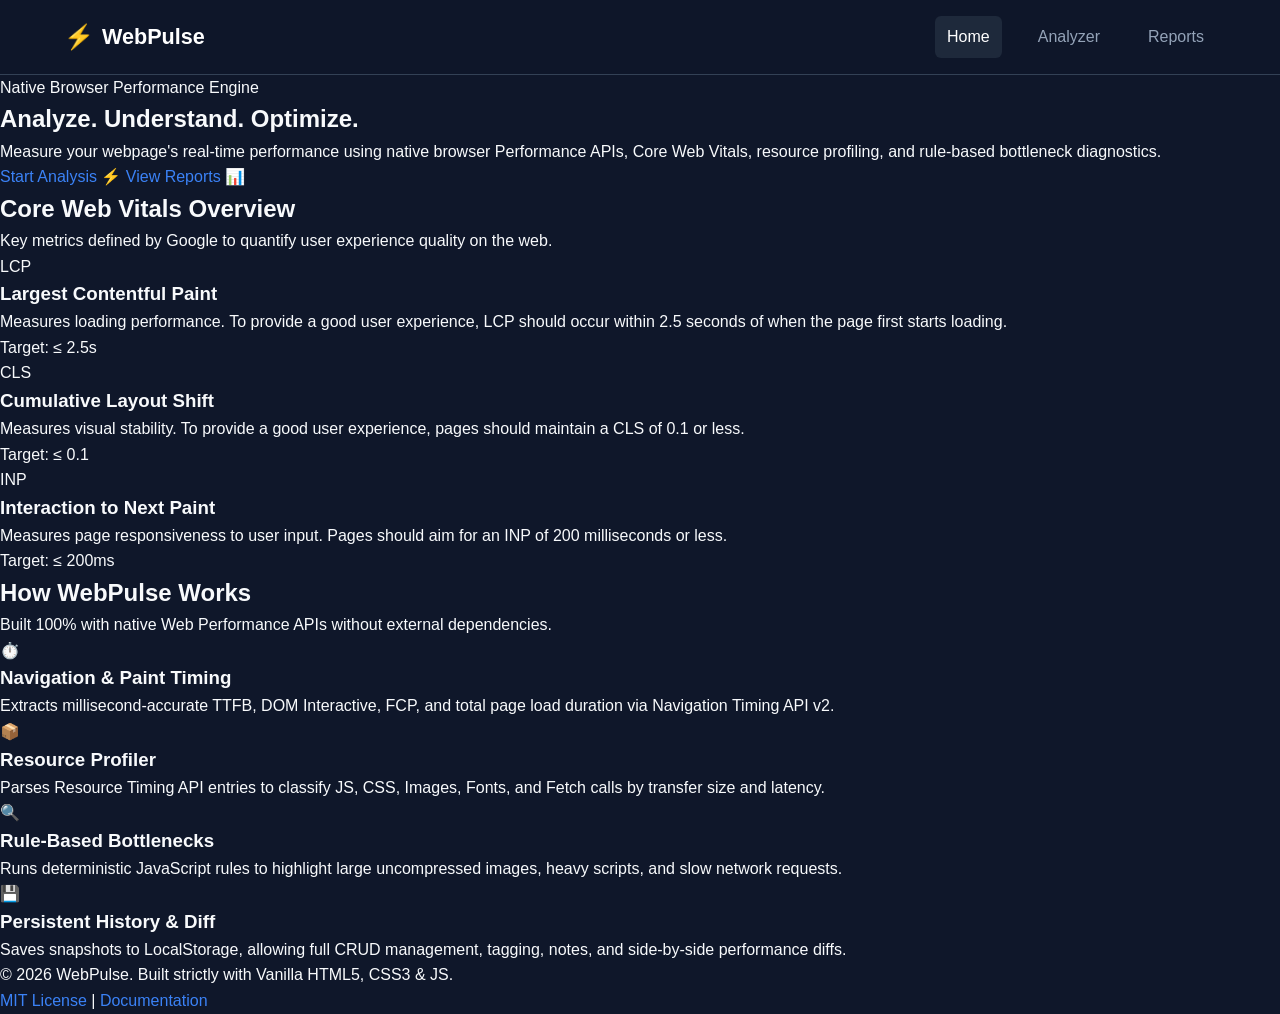
==== index.html @ 66ca7b2e "chore: initialize WebPulse project" ====
<!DOCTYPE html>
<html lang="en">
<head>
    <meta charset="UTF-8">
    <meta name="viewport" content="width=device-width, initial-scale=1.0">
    <meta name="description" content="WebPulse — Native browser performance analyzer to measure Core Web Vitals, loading metrics, and resource bottlenecks.">
    <title>WebPulse — Web Performance Analyzer</title>
    <!-- CSS Design System -->
    <link rel="stylesheet" href="css/style.css">
    <link rel="stylesheet" href="css/home.css">
</head>
<body>
    <!-- Main Header & Navigation -->
    <header class="app-header">
        <div class="header-container">
            <a href="index.html" class="brand-logo">
                <span class="logo-icon">⚡</span>
                <span class="logo-text">WebPulse</span>
            </a>
            <nav class="main-nav">
                <a href="index.html" class="nav-link active">Home</a>
                <a href="analyzer.html" class="nav-link">Analyzer</a>
                <a href="reports.html" class="nav-link">Reports</a>
            </nav>
            <button class="nav-toggle" id="navToggle" aria-label="Toggle navigation menu">
                <span class="hamburger-bar"></span>
                <span class="hamburger-bar"></span>
                <span class="hamburger-bar"></span>
            </button>
        </div>
    </header>

    <main id="mainContent">
        <!-- Hero Section -->
        <section class="hero-section">
            <div class="hero-container">
                <div class="badge-pill">Native Browser Performance Engine</div>
                <h1 class="hero-title">Analyze. Understand. Optimize.</h1>
                <p class="hero-subtitle">
                    Measure your webpage's real-time performance using native browser Performance APIs, 
                    Core Web Vitals, resource profiling, and rule-based bottleneck diagnostics.
                </p>
                <div class="hero-actions">
                    <a href="analyzer.html" class="btn btn-primary">Start Analysis ⚡</a>
                    <a href="reports.html" class="btn btn-secondary">View Reports 📊</a>
                </div>
            </div>
        </section>

        <!-- Core Web Vitals Intro Section -->
        <section class="cwv-intro-section">
            <div class="section-container">
                <div class="section-header">
                    <h2>Core Web Vitals Overview</h2>
                    <p>Key metrics defined by Google to quantify user experience quality on the web.</p>
                </div>
                <div class="cwv-cards-grid">
                    <article class="cwv-card">
                        <div class="cwv-badge">LCP</div>
                        <h3>Largest Contentful Paint</h3>
                        <p class="cwv-desc">Measures loading performance. To provide a good user experience, LCP should occur within 2.5 seconds of when the page first starts loading.</p>
                        <div class="cwv-target">Target: <span>≤ 2.5s</span></div>
                    </article>
                    <article class="cwv-card">
                        <div class="cwv-badge">CLS</div>
                        <h3>Cumulative Layout Shift</h3>
                        <p class="cwv-desc">Measures visual stability. To provide a good user experience, pages should maintain a CLS of 0.1 or less.</p>
                        <div class="cwv-target">Target: <span>≤ 0.1</span></div>
                    </article>
                    <article class="cwv-card">
                        <div class="cwv-badge">INP</div>
                        <h3>Interaction to Next Paint</h3>
                        <p class="cwv-desc">Measures page responsiveness to user input. Pages should aim for an INP of 200 milliseconds or less.</p>
                        <div class="cwv-target">Target: <span>≤ 200ms</span></div>
                    </article>
                </div>
            </div>
        </section>

        <!-- How It Works & APIs Section -->
        <section class="features-section">
            <div class="section-container">
                <div class="section-header">
                    <h2>How WebPulse Works</h2>
                    <p>Built 100% with native Web Performance APIs without external dependencies.</p>
                </div>
                <div class="features-grid">
                    <div class="feature-card">
                        <div class="feature-icon">⏱️</div>
                        <h3>Navigation & Paint Timing</h3>
                        <p>Extracts millisecond-accurate TTFB, DOM Interactive, FCP, and total page load duration via Navigation Timing API v2.</p>
                    </div>
                    <div class="feature-card">
                        <div class="feature-icon">📦</div>
                        <h3>Resource Profiler</h3>
                        <p>Parses Resource Timing API entries to classify JS, CSS, Images, Fonts, and Fetch calls by transfer size and latency.</p>
                    </div>
                    <div class="feature-card">
                        <div class="feature-icon">🔍</div>
                        <h3>Rule-Based Bottlenecks</h3>
                        <p>Runs deterministic JavaScript rules to highlight large uncompressed images, heavy scripts, and slow network requests.</p>
                    </div>
                    <div class="feature-card">
                        <div class="feature-icon">💾</div>
                        <h3>Persistent History & Diff</h3>
                        <p>Saves snapshots to LocalStorage, allowing full CRUD management, tagging, notes, and side-by-side performance diffs.</p>
                    </div>
                </div>
            </div>
        </section>
    </main>

    <!-- Footer -->
    <footer class="app-footer">
        <div class="footer-container">
            <p>&copy; 2026 WebPulse. Built strictly with Vanilla HTML5, CSS3 &amp; JS.</p>
            <p><a href="LICENSE" target="_blank">MIT License</a> | <a href="README.md" target="_blank">Documentation</a></p>
        </div>
    </footer>

    <!-- Shared Application Logic -->
    <script src="js/main.js"></script>
</body>
</html>
---- css/style.css ----
/* WebPulse Core Design System - Tokens & Base Styles */
:root {
    --bg-dark: #0f172a;
    --bg-card: #1e293b;
    --bg-card-hover: #334155;
    --border-color: #334155;
    
    --text-main: #f8fafc;
    --text-muted: #94a3b8;
    --text-bright: #ffffff;
    
    --primary: #3b82f6;
    --primary-hover: #2563eb;
    --accent: #8b5cf6;
    
    --good: #22c55e;
    --good-bg: rgba(34, 197, 94, 0.15);
    --needs-improvement: #eab308;
    --needs-improvement-bg: rgba(234, 179, 8, 0.15);
    --poor: #ef4444;
    --poor-bg: rgba(239, 68, 68, 0.15);
    
    --radius-sm: 6px;
    --radius-md: 12px;
    --radius-lg: 16px;
    
    --font-family: 'Inter', -apple-system, BlinkMacSystemFont, "Segoe UI", Roboto, sans-serif;
    --shadow-md: 0 4px 6px -1px rgba(0, 0, 0, 0.3), 0 2px 4px -1px rgba(0, 0, 0, 0.18);
}

* {
    box-sizing: border-box;
    margin: 0;
    padding: 0;
}

body {
    background-color: var(--bg-dark);
    color: var(--text-main);
    font-family: var(--font-family);
    line-height: 1.6;
    min-height: 100vh;
    display: flex;
    flex-direction: column;
}

a {
    color: var(--primary);
    text-decoration: none;
    transition: color 0.2s ease;
}

a:hover {
    color: #60a5fa;
}

/* Base Layout Container */
.app-header {
    background: rgba(15, 23, 42, 0.85);
    backdrop-filter: blur(12px);
    border-bottom: 1px solid var(--border-color);
    position: sticky;
    top: 0;
    z-index: 100;
}

.header-container {
    max-width: 1200px;
    margin: 0 auto;
    padding: 1rem 1.5rem;
    display: flex;
    align-items: center;
    justify-content: space-between;
}

.brand-logo {
    display: flex;
    align-items: center;
    gap: 0.5rem;
    font-size: 1.35rem;
    font-weight: 700;
    color: var(--text-bright);
}

.logo-icon {
    font-size: 1.5rem;
}

.main-nav {
    display: flex;
    align-items: center;
    gap: 1.5rem;
}

.nav-link {
    color: var(--text-muted);
    font-weight: 500;
    padding: 0.5rem 0.75rem;
    border-radius: var(--radius-sm);
    transition: all 0.2s ease;
}

.nav-link:hover, .nav-link.active {
    color: var(--text-bright);
    background: var(--bg-card);
}

.nav-toggle {
    display: none;
    background: transparent;
    border: none;
    cursor: pointer;
    flex-direction: column;
    gap: 5px;
}

.hamburger-bar {
    width: 24px;
    height: 2px;
    background-color: var(--text-main);
    border-radius: 2px;
}

@media (max-width: 768px) {
    .nav-toggle {
        display: flex;
    }
    
    .main-nav {
        display: none;
        position: absolute;
        top: 100%;
        left: 0;
        right: 0;
        background: var(--bg-card);
        flex-direction: column;
        padding: 1rem;
        border-bottom: 1px solid var(--border-color);
    }
    
    .main-nav.open {
        display: flex;
    }
}
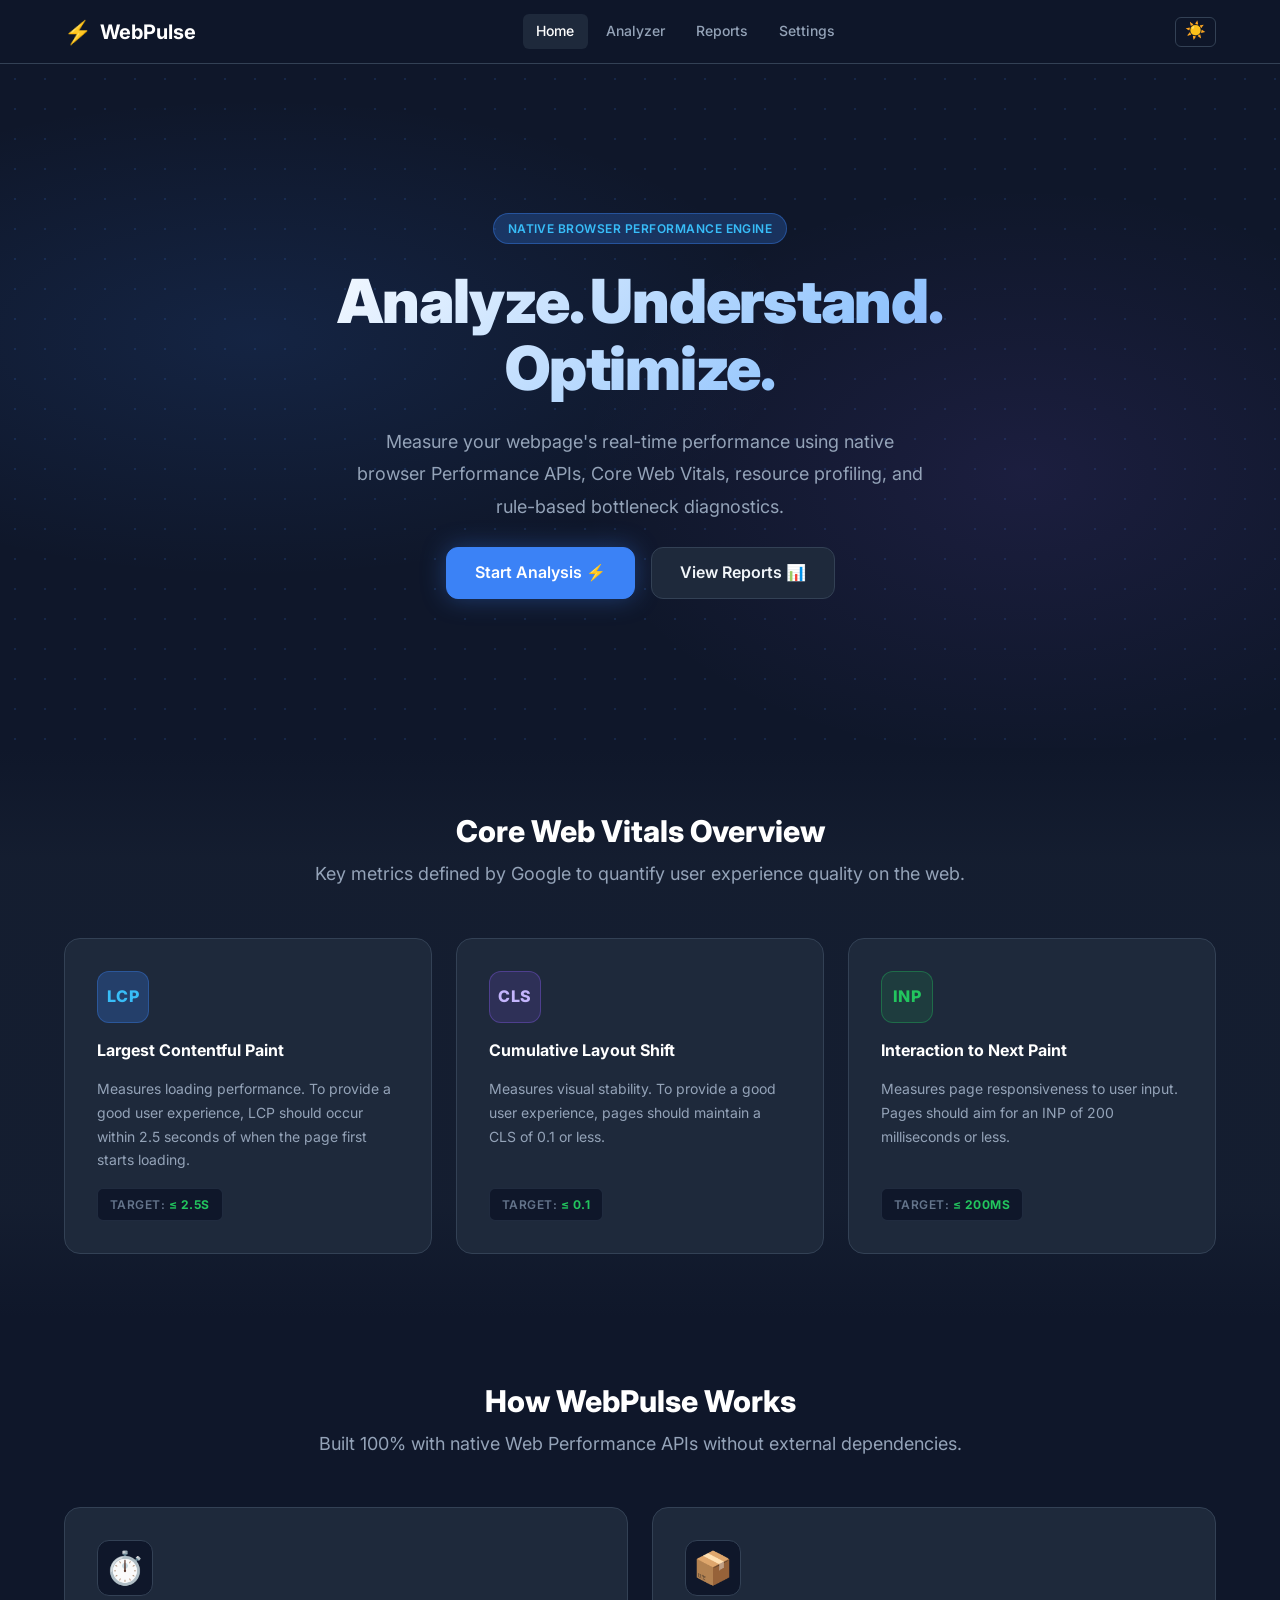
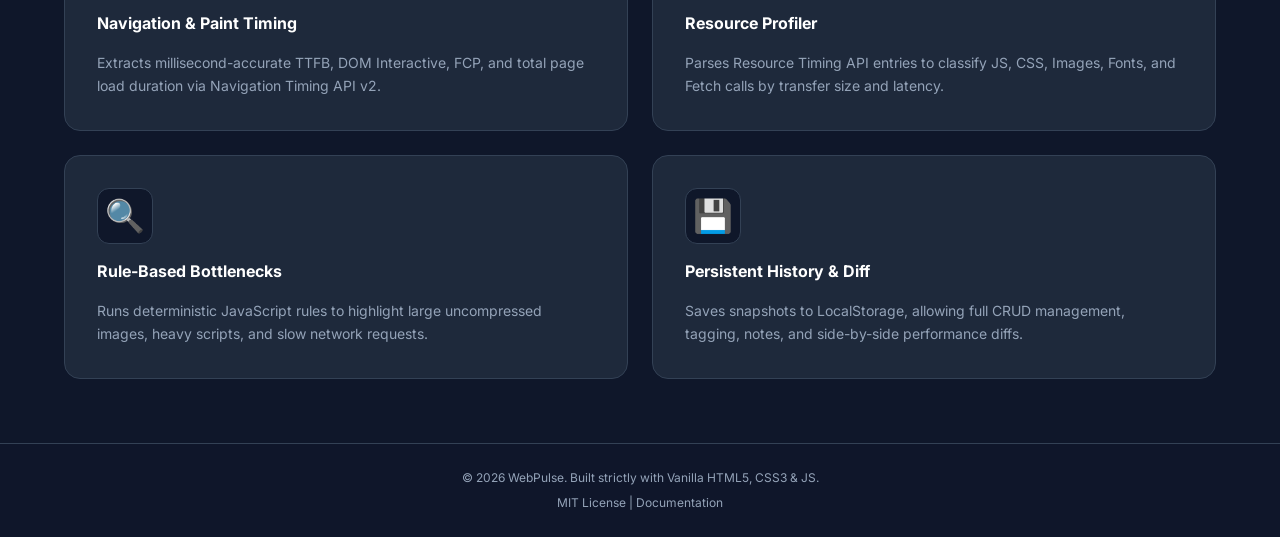
==== commit a719e31b: "feat: Day 5 — add Settings & Preferences (theme toggle, time units, custom metric thresholds, scorin" ====
--- a/index.html
+++ b/index.html
@@ -119,6 +119,7 @@
     </footer>
 
     <!-- Shared Application Logic -->
+    <script src="js/settings.js"></script>
     <script src="js/main.js"></script>
 </body>
 </html>
--- a/css/style.css
+++ b/css/style.css
@@ -1,73 +1,252 @@
-/* WebPulse Core Design System - Tokens & Base Styles */
+/* Inter from Google Fonts */
+@import url('https://fonts.googleapis.com/css2?family=Inter:wght@400;500;600;700;800&display=swap');
+
+/* ─── Design Tokens ─────────────────────────────────────── */
 :root {
-    --bg-dark: #0f172a;
-    --bg-card: #1e293b;
-    --bg-card-hover: #334155;
-    --border-color: #334155;
-    
-    --text-main: #f8fafc;
-    --text-muted: #94a3b8;
-    --text-bright: #ffffff;
-    
-    --primary: #3b82f6;
-    --primary-hover: #2563eb;
-    --accent: #8b5cf6;
-    
-    --good: #22c55e;
-    --good-bg: rgba(34, 197, 94, 0.15);
-    --needs-improvement: #eab308;
-    --needs-improvement-bg: rgba(234, 179, 8, 0.15);
-    --poor: #ef4444;
-    --poor-bg: rgba(239, 68, 68, 0.15);
-    
-    --radius-sm: 6px;
-    --radius-md: 12px;
-    --radius-lg: 16px;
-    
-    --font-family: 'Inter', -apple-system, BlinkMacSystemFont, "Segoe UI", Roboto, sans-serif;
-    --shadow-md: 0 4px 6px -1px rgba(0, 0, 0, 0.3), 0 2px 4px -1px rgba(0, 0, 0, 0.18);
-}
-
-* {
+    /* Colors */
+    --bg-dark:                #0f172a;
+    --bg-card:                #1e293b;
+    --bg-card-hover:          #263348;
+    --border-color:           #334155;
+    --border-subtle:          rgba(51, 65, 85, 0.5);
+
+    --text-main:              #f1f5f9;
+    --text-muted:             #94a3b8;
+    --text-bright:            #ffffff;
+    --text-dimmed:            #64748b;
+
+    --primary:                #3b82f6;
+    --primary-hover:          #2563eb;
+    --primary-glow:           rgba(59, 130, 246, 0.25);
+    --accent:                 #8b5cf6;
+    --accent-hover:           #7c3aed;
+
+    /* Semantic status colors */
+    --good:                   #22c55e;
+    --good-bg:                rgba(34, 197, 94, 0.12);
+    --needs-improvement:      #eab308;
+    --needs-improvement-bg:   rgba(234, 179, 8, 0.12);
+    --poor:                   #ef4444;
+    --poor-bg:                rgba(239, 68, 68, 0.12);
+
+    --danger:                 #ef4444;
+    --danger-hover:           #dc2626;
+    --info:                   #38bdf8;
+    --info-bg:                rgba(56, 189, 248, 0.1);
+
+    /* Spacing */
+    --space-xs:   0.25rem;
+    --space-sm:   0.5rem;
+    --space-md:   1rem;
+    --space-lg:   1.5rem;
+    --space-xl:   2rem;
+    --space-2xl:  3rem;
+    --space-3xl:  4rem;
+
+    /* Border Radius */
+    --radius-xs:  4px;
+    --radius-sm:  6px;
+    --radius-md:  12px;
+    --radius-lg:  16px;
+    --radius-xl:  24px;
+    --radius-full: 9999px;
+
+    /* Typography */
+    --font-family: 'Inter', -apple-system, BlinkMacSystemFont, 'Segoe UI', Roboto, sans-serif;
+    --font-xs:    0.75rem;
+    --font-sm:    0.875rem;
+    --font-base:  1rem;
+    --font-md:    1.125rem;
+    --font-lg:    1.25rem;
+    --font-xl:    1.5rem;
+    --font-2xl:   1.875rem;
+    --font-3xl:   2.25rem;
+    --font-4xl:   3rem;
+
+    /* Shadows */
+    --shadow-sm:  0 1px 3px rgba(0, 0, 0, 0.3);
+    --shadow-md:  0 4px 12px rgba(0, 0, 0, 0.35);
+    --shadow-lg:  0 10px 30px rgba(0, 0, 0, 0.4);
+    --shadow-glow: 0 0 20px var(--primary-glow);
+
+    /* Transitions */
+    --transition-fast:   0.15s ease;
+    --transition-base:   0.2s ease;
+    --transition-slow:   0.35s ease;
+}
+
+/* ─── Light Theme Overrides ──────────────────────────────── */
+[data-theme="light"] {
+    /* Backgrounds */
+    --bg-dark:                #f1f5f9;
+    --bg-card:                #ffffff;
+    --bg-card-hover:          #f8fafc;
+
+    /* Borders */
+    --border-color:           #cbd5e1;
+    --border-subtle:          rgba(203, 213, 225, 0.6);
+
+    /* Text */
+    --text-main:              #0f172a;
+    --text-muted:             #475569;
+    --text-bright:            #0f172a;
+    --text-dimmed:            #94a3b8;
+
+    /* Shadows */
+    --shadow-sm:  0 1px 3px rgba(0, 0, 0, 0.08);
+    --shadow-md:  0 4px 12px rgba(0, 0, 0, 0.1);
+    --shadow-lg:  0 10px 30px rgba(0, 0, 0, 0.12);
+}
+
+[data-theme="light"] .app-header {
+    background: rgba(241, 245, 249, 0.9);
+    border-bottom-color: var(--border-color);
+}
+
+[data-theme="light"] .brand-logo { color: var(--text-bright); }
+
+[data-theme="light"] .main-nav {
+    background: var(--bg-card);
+}
+
+[data-theme="light"] .nav-link:hover,
+[data-theme="light"] .nav-link.active {
+    background: var(--bg-dark);
+    color: var(--text-bright);
+}
+
+[data-theme="light"] .app-footer {
+    background: rgba(241, 245, 249, 0.7);
+    border-top-color: var(--border-color);
+}
+
+[data-theme="light"] .card {
+    box-shadow: var(--shadow-sm);
+}
+
+[data-theme="light"] .form-control,
+[data-theme="light"] .form-select {
+    background: #fff;
+    color: var(--text-main);
+    border-color: var(--border-color);
+}
+
+[data-theme="light"] .btn-secondary {
+    background: #fff;
+    color: var(--text-main);
+    border-color: var(--border-color);
+}
+
+[data-theme="light"] .btn-secondary:hover:not(:disabled) {
+    background: var(--bg-dark);
+}
+
+[data-theme="light"] .data-table thead {
+    background: var(--bg-dark);
+}
+
+[data-theme="light"] .data-table tbody tr:hover {
+    background: rgba(241, 245, 249, 0.8);
+}
+
+[data-theme="light"] .status-badge {
+    background: #fff;
+    border-color: var(--border-color);
+}
+
+[data-theme="light"] .info-banner {
+    background: rgba(56, 189, 248, 0.07);
+}
+
+/* ─── No Animations Utility ──────────────────────────────── */
+.no-animations *,
+.no-animations *::before,
+.no-animations *::after {
+    animation-duration: 0.001ms !important;
+    animation-delay: 0.001ms !important;
+    transition-duration: 0.001ms !important;
+}
+
+/* ─── Reset ─────────────────────────────────────────────── */
+*, *::before, *::after {
     box-sizing: border-box;
     margin: 0;
     padding: 0;
 }
+
+/* ─── Base ───────────────────────────────────────────────── */
+html { scroll-behavior: smooth; }
 
 body {
     background-color: var(--bg-dark);
     color: var(--text-main);
     font-family: var(--font-family);
+    font-size: var(--font-base);
     line-height: 1.6;
     min-height: 100vh;
     display: flex;
     flex-direction: column;
-}
+    -webkit-font-smoothing: antialiased;
+}
+
+main { flex: 1; }
 
 a {
     color: var(--primary);
     text-decoration: none;
-    transition: color 0.2s ease;
-}
-
-a:hover {
-    color: #60a5fa;
-}
-
-/* Base Layout Container */
+    transition: color var(--transition-base);
+}
+a:hover { color: #60a5fa; }
+
+img { max-width: 100%; display: block; }
+
+/* ─── Typography ─────────────────────────────────────────── */
+h1 { font-size: var(--font-2xl); font-weight: 800; line-height: 1.2; }
+h2 { font-size: var(--font-xl);  font-weight: 700; line-height: 1.3; }
+h3 { font-size: var(--font-lg);  font-weight: 600; line-height: 1.4; }
+h4 { font-size: var(--font-md);  font-weight: 600; }
+
+p   { color: var(--text-muted); line-height: 1.7; }
+
+/* ─── Keyframe Animations ────────────────────────────────── */
+@keyframes fadeIn {
+    from { opacity: 0; }
+    to   { opacity: 1; }
+}
+
+@keyframes slideUp {
+    from { opacity: 0; transform: translateY(20px); }
+    to   { opacity: 1; transform: translateY(0); }
+}
+
+/* Pulsing glow used on score circle and status indicators */
+@keyframes pulseGlow {
+    0%, 100% { box-shadow: 0 0 12px var(--primary-glow); }
+    50%       { box-shadow: 0 0 28px var(--primary-glow), 0 0 8px var(--primary); }
+}
+
+@keyframes spin {
+    to { transform: rotate(360deg); }
+}
+
+.animate-fade-in  { animation: fadeIn  0.4s ease both; }
+.animate-slide-up { animation: slideUp 0.5s ease both; }
+
+/* ─── Header / Navigation ────────────────────────────────── */
 .app-header {
-    background: rgba(15, 23, 42, 0.85);
-    backdrop-filter: blur(12px);
+    background: rgba(15, 23, 42, 0.88);
+    backdrop-filter: blur(14px);
+    -webkit-backdrop-filter: blur(14px);
     border-bottom: 1px solid var(--border-color);
     position: sticky;
     top: 0;
-    z-index: 100;
+    z-index: 200;
 }
 
 .header-container {
     max-width: 1200px;
     margin: 0 auto;
-    padding: 1rem 1.5rem;
+    padding: 0.85rem var(--space-lg);
     display: flex;
     align-items: center;
     justify-content: space-between;
@@ -76,35 +255,36 @@
 .brand-logo {
     display: flex;
     align-items: center;
-    gap: 0.5rem;
-    font-size: 1.35rem;
+    gap: var(--space-sm);
+    font-size: var(--font-lg);
     font-weight: 700;
     color: var(--text-bright);
 }
-
-.logo-icon {
-    font-size: 1.5rem;
-}
+.brand-logo:hover { color: var(--text-bright); }
+
+.logo-icon { font-size: 1.4rem; }
 
 .main-nav {
     display: flex;
     align-items: center;
-    gap: 1.5rem;
+    gap: var(--space-xs);
 }
 
 .nav-link {
     color: var(--text-muted);
+    font-size: var(--font-sm);
     font-weight: 500;
-    padding: 0.5rem 0.75rem;
+    padding: 0.4rem 0.85rem;
     border-radius: var(--radius-sm);
-    transition: all 0.2s ease;
-}
-
-.nav-link:hover, .nav-link.active {
+    transition: all var(--transition-base);
+}
+.nav-link:hover,
+.nav-link.active {
     color: var(--text-bright);
     background: var(--bg-card);
 }
 
+/* Hamburger — hidden on desktop */
 .nav-toggle {
     display: none;
     background: transparent;
@@ -112,20 +292,381 @@
     cursor: pointer;
     flex-direction: column;
     gap: 5px;
+    padding: 4px;
 }
 
 .hamburger-bar {
-    width: 24px;
+    width: 22px;
     height: 2px;
     background-color: var(--text-main);
     border-radius: 2px;
-}
-
+    transition: background var(--transition-base);
+}
+
+/* Theme toggle quick-button in header */
+.theme-toggle-btn {
+    background: transparent;
+    border: 1px solid var(--border-color);
+    border-radius: var(--radius-sm);
+    cursor: pointer;
+    font-size: 1.05rem;
+    line-height: 1;
+    padding: 0.35rem 0.55rem;
+    transition: all var(--transition-base);
+    color: var(--text-muted);
+    display: flex;
+    align-items: center;
+    justify-content: center;
+}
+
+.theme-toggle-btn:hover {
+    background: var(--bg-card);
+    border-color: #475569;
+    color: var(--text-main);
+}
+
+/* ─── Buttons ────────────────────────────────────────────── */
+.btn {
+    display: inline-flex;
+    align-items: center;
+    gap: var(--space-sm);
+    padding: 0.55rem 1.2rem;
+    border-radius: var(--radius-sm);
+    font-family: var(--font-family);
+    font-size: var(--font-sm);
+    font-weight: 600;
+    border: 1px solid transparent;
+    cursor: pointer;
+    transition: all var(--transition-base);
+    white-space: nowrap;
+    text-decoration: none;
+}
+.btn:disabled {
+    opacity: 0.45;
+    cursor: not-allowed;
+}
+
+.btn-primary {
+    background: var(--primary);
+    color: #fff;
+    border-color: var(--primary);
+}
+.btn-primary:hover:not(:disabled) {
+    background: var(--primary-hover);
+    border-color: var(--primary-hover);
+    box-shadow: var(--shadow-glow);
+    color: #fff;
+}
+
+.btn-secondary {
+    background: var(--bg-card);
+    color: var(--text-main);
+    border-color: var(--border-color);
+}
+.btn-secondary:hover:not(:disabled) {
+    background: var(--bg-card-hover);
+    border-color: #475569;
+    color: var(--text-bright);
+}
+
+.btn-danger {
+    background: transparent;
+    color: var(--danger);
+    border-color: var(--danger);
+}
+.btn-danger:hover:not(:disabled) {
+    background: var(--poor-bg);
+    color: #fca5a5;
+}
+
+.btn-icon { font-size: 1rem; line-height: 1; }
+
+.btn-sm {
+    padding: 0.35rem 0.75rem;
+    font-size: var(--font-xs);
+    gap: 0.3rem;
+}
+.btn-sm .btn-icon { font-size: 0.85rem; }
+
+/* Export button group (shown after analysis / in toolbar) */
+.export-btn-group {
+    display: flex;
+    gap: 0.35rem;
+    align-items: center;
+    flex-wrap: wrap;
+}
+
+/* ─── Cards ──────────────────────────────────────────────── */
+.card {
+    background: var(--bg-card);
+    border: 1px solid var(--border-color);
+    border-radius: var(--radius-lg);
+    padding: var(--space-xl);
+    transition: border-color var(--transition-base), box-shadow var(--transition-base);
+}
+.card:hover {
+    border-color: #475569;
+    box-shadow: var(--shadow-md);
+}
+
+.card h2 {
+    font-size: var(--font-lg);
+    font-weight: 700;
+    margin-bottom: var(--space-lg);
+    color: var(--text-bright);
+}
+
+.card-header-flex {
+    display: flex;
+    align-items: center;
+    justify-content: space-between;
+    margin-bottom: var(--space-lg);
+    flex-wrap: wrap;
+    gap: var(--space-sm);
+}
+.card-header-flex h2 { margin-bottom: 0; }
+
+/* ─── Badges ─────────────────────────────────────────────── */
+.badge-pill {
+    display: inline-block;
+    background: var(--primary-glow);
+    border: 1px solid rgba(59, 130, 246, 0.4);
+    color: var(--info);
+    font-size: var(--font-xs);
+    font-weight: 600;
+    letter-spacing: 0.04em;
+    text-transform: uppercase;
+    padding: 0.3rem 0.85rem;
+    border-radius: var(--radius-full);
+}
+
+.status-badge {
+    display: inline-block;
+    background: var(--bg-dark);
+    border: 1px solid var(--border-color);
+    color: var(--text-muted);
+    font-size: var(--font-xs);
+    font-weight: 600;
+    padding: 0.25rem 0.65rem;
+    border-radius: var(--radius-full);
+}
+.status-badge.running {
+    color: var(--needs-improvement);
+    border-color: var(--needs-improvement);
+}
+.status-badge.done {
+    color: var(--good);
+    border-color: var(--good);
+}
+
+/* ─── Form Elements ──────────────────────────────────────── */
+.form-control,
+.form-select {
+    background: var(--bg-dark);
+    border: 1px solid var(--border-color);
+    border-radius: var(--radius-sm);
+    color: var(--text-main);
+    font-family: var(--font-family);
+    font-size: var(--font-sm);
+    padding: 0.5rem 0.85rem;
+    width: 100%;
+    transition: border-color var(--transition-base), box-shadow var(--transition-base);
+    outline: none;
+}
+.form-control:focus,
+.form-select:focus {
+    border-color: var(--primary);
+    box-shadow: 0 0 0 3px var(--primary-glow);
+}
+.form-select {
+    appearance: none;
+    background-image: url("data:image/svg+xml,%3Csvg xmlns='http://www.w3.org/2000/svg' viewBox='0 0 16 16' fill='%2394a3b8'%3E%3Cpath d='M4 6l4 4 4-4'/%3E%3C/svg%3E");
+    background-repeat: no-repeat;
+    background-position: right 0.6rem center;
+    background-size: 14px;
+    padding-right: 2rem;
+    cursor: pointer;
+}
+
+/* ─── Tables ─────────────────────────────────────────────── */
+.table-responsive {
+    overflow-x: auto;
+    border-radius: var(--radius-md);
+    border: 1px solid var(--border-color);
+}
+
+.data-table {
+    width: 100%;
+    border-collapse: collapse;
+    font-size: var(--font-sm);
+}
+
+.data-table thead {
+    background: var(--bg-dark);
+    border-bottom: 1px solid var(--border-color);
+}
+
+.data-table th {
+    padding: 0.75rem 1rem;
+    text-align: left;
+    font-size: var(--font-xs);
+    font-weight: 600;
+    text-transform: uppercase;
+    letter-spacing: 0.06em;
+    color: var(--text-dimmed);
+    white-space: nowrap;
+}
+
+.data-table td {
+    padding: 0.75rem 1rem;
+    border-bottom: 1px solid var(--border-subtle);
+    color: var(--text-main);
+    vertical-align: middle;
+}
+
+.data-table tbody tr:last-child td { border-bottom: none; }
+
+.data-table tbody tr:hover { background: rgba(30, 41, 59, 0.6); }
+
+.empty-table {
+    text-align: center;
+    padding: var(--space-3xl) var(--space-xl) !important;
+    color: var(--text-muted);
+}
+
+.empty-state {
+    text-align: center;
+    padding: var(--space-2xl);
+    color: var(--text-dimmed);
+    font-size: var(--font-sm);
+}
+.empty-state p { margin-bottom: var(--space-md); }
+
+/* ─── Info Banner ────────────────────────────────────────── */
+.info-banner {
+    display: flex;
+    align-items: flex-start;
+    gap: var(--space-md);
+    background: var(--info-bg);
+    border: 1px solid rgba(56, 189, 248, 0.25);
+    border-radius: var(--radius-md);
+    padding: var(--space-md) var(--space-lg);
+    margin-bottom: var(--space-xl);
+    font-size: var(--font-sm);
+    color: var(--text-muted);
+    line-height: 1.6;
+}
+.info-icon { font-size: 1.1rem; flex-shrink: 0; margin-top: 1px; }
+.info-text strong { color: var(--info); }
+
+/* ─── Toolbar ────────────────────────────────────────────── */
+.toolbar-section {
+    display: flex;
+    align-items: center;
+    justify-content: space-between;
+    flex-wrap: wrap;
+    gap: var(--space-md);
+    margin-bottom: var(--space-xl);
+}
+
+.toolbar-left {
+    display: flex;
+    align-items: center;
+    gap: var(--space-md);
+    flex-wrap: wrap;
+}
+.toolbar-left h1 {
+    font-size: var(--font-xl);
+    font-weight: 800;
+    color: var(--text-bright);
+}
+
+.toolbar-actions {
+    display: flex;
+    align-items: center;
+    gap: var(--space-sm);
+    flex-wrap: wrap;
+}
+
+/* ─── Footer ─────────────────────────────────────────────── */
+.app-footer {
+    margin-top: auto;
+    border-top: 1px solid var(--border-color);
+    background: rgba(15, 23, 42, 0.6);
+}
+
+.footer-container {
+    max-width: 1200px;
+    margin: 0 auto;
+    padding: var(--space-lg) var(--space-lg);
+    text-align: center;
+    font-size: var(--font-xs);
+    color: var(--text-dimmed);
+    display: flex;
+    flex-direction: column;
+    gap: var(--space-xs);
+}
+.footer-container a { color: var(--text-muted); }
+.footer-container a:hover { color: var(--text-main); }
+
+/* ─── Dashboard Layout ───────────────────────────────────── */
+.dashboard-main,
+.reports-main {
+    padding: var(--space-xl) var(--space-lg);
+}
+
+.dashboard-container,
+.reports-container {
+    max-width: 1200px;
+    margin: 0 auto;
+}
+
+/* ─── Grid Utilities ─────────────────────────────────────── */
+.grid-layout { display: grid; gap: var(--space-xl); }
+
+/* Score card (narrow) + CWV card (wide) */
+.top-overview-grid {
+    grid-template-columns: 280px 1fr;
+}
+
+/* Issues + Recommendations side by side */
+.bottom-diagnostics-grid {
+    grid-template-columns: 1fr 1fr;
+}
+
+/* ─── Section Container (shared across pages) ────────────── */
+.section-container {
+    max-width: 1200px;
+    margin: 0 auto;
+    padding: 0 var(--space-lg);
+}
+
+.section-header {
+    text-align: center;
+    margin-bottom: var(--space-2xl);
+}
+.section-header h2 {
+    font-size: var(--font-2xl);
+    font-weight: 800;
+    color: var(--text-bright);
+    margin-bottom: var(--space-sm);
+}
+.section-header p { font-size: var(--font-md); }
+
+/* ─── Responsive Breakpoints ─────────────────────────────── */
+
+/* ≤ 1024px — collapse top grid to single column */
+@media (max-width: 1024px) {
+    .top-overview-grid { grid-template-columns: 1fr; }
+}
+
+/* ≤ 768px — tablet */
 @media (max-width: 768px) {
-    .nav-toggle {
-        display: flex;
-    }
-    
+    h1 { font-size: var(--font-xl); }
+    h2 { font-size: var(--font-lg); }
+
+    .nav-toggle { display: flex; }
+
     .main-nav {
         display: none;
         position: absolute;
@@ -134,11 +675,56 @@
         right: 0;
         background: var(--bg-card);
         flex-direction: column;
-        padding: 1rem;
+        align-items: flex-start;
+        padding: var(--space-md);
         border-bottom: 1px solid var(--border-color);
+        gap: var(--space-xs);
+        z-index: 199;
     }
-    
-    .main-nav.open {
-        display: flex;
+    .main-nav.open { display: flex; }
+
+    .nav-link { width: 100%; padding: 0.6rem 1rem; }
+
+    .bottom-diagnostics-grid { grid-template-columns: 1fr; }
+
+    .toolbar-section {
+        flex-direction: column;
+        align-items: flex-start;
     }
-}
+
+    .card { padding: var(--space-lg); }
+
+    .dashboard-main,
+    .reports-main {
+        padding: var(--space-lg) var(--space-md);
+    }
+}
+
+/* ≤ 480px — large mobile */
+@media (max-width: 480px) {
+    h1 { font-size: var(--font-lg); }
+
+    .header-container { padding: 0.75rem var(--space-md); }
+
+    .btn {
+        padding: 0.5rem 1rem;
+        font-size: var(--font-xs);
+    }
+
+    .toolbar-actions { width: 100%; }
+    .toolbar-actions .btn { flex: 1; justify-content: center; }
+
+    .card { padding: var(--space-md); }
+
+    .data-table th,
+    .data-table td { padding: 0.6rem 0.75rem; }
+}
+
+/* ≤ 320px — small mobile */
+@media (max-width: 320px) {
+    :root {
+        --font-base: 0.9rem;
+    }
+    .brand-logo { font-size: var(--font-base); }
+    .card { padding: var(--space-sm) var(--space-md); }
+}
--- a/css/home.css
+++ b/css/home.css
@@ -0,0 +1,358 @@
+/* ═══════════════════════════════════════════════════════════
+   home.css — WebPulse Landing Page Styles
+   Depends on: css/style.css (design tokens & shared components)
+   ═══════════════════════════════════════════════════════════ */
+
+/* ─── Hero Section ─────────────────────────────────────────── */
+
+@keyframes gridFloat {
+    0%   { background-position: 0 0; }
+    100% { background-position: 60px 60px; }
+}
+
+@keyframes heroFadeUp {
+    from { opacity: 0; transform: translateY(32px); }
+    to   { opacity: 1; transform: translateY(0); }
+}
+
+@keyframes orbFloat {
+    0%, 100% { transform: translate(0, 0) scale(1); }
+    33%       { transform: translate(30px, -20px) scale(1.05); }
+    66%       { transform: translate(-20px, 15px) scale(0.97); }
+}
+
+@keyframes shimmer {
+    0%   { background-position: -200% center; }
+    100% { background-position: 200% center; }
+}
+
+.hero-section {
+    position: relative;
+    overflow: hidden;
+    padding: var(--space-3xl) var(--space-lg);
+    min-height: 76vh;
+    display: flex;
+    align-items: center;
+    justify-content: center;
+}
+
+.hero-section::before {
+    content: '';
+    position: absolute;
+    inset: 0;
+    background-image: radial-gradient(circle, rgba(59, 130, 246, 0.15) 1px, transparent 1px);
+    background-size: 30px 30px;
+    animation: gridFloat 8s linear infinite;
+    pointer-events: none;
+    z-index: 0;
+}
+
+.hero-section::after {
+    content: '';
+    position: absolute;
+    inset: 0;
+    background:
+        radial-gradient(ellipse 60% 50% at 20% 40%, rgba(59, 130, 246, 0.12) 0%, transparent 70%),
+        radial-gradient(ellipse 50% 60% at 80% 60%, rgba(139, 92, 246, 0.10) 0%, transparent 70%);
+    pointer-events: none;
+    z-index: 0;
+    animation: orbFloat 14s ease-in-out infinite;
+}
+
+.hero-container {
+    position: relative;
+    z-index: 1;
+    max-width: 760px;
+    margin: 0 auto;
+    text-align: center;
+    display: flex;
+    flex-direction: column;
+    align-items: center;
+    gap: var(--space-lg);
+    animation: heroFadeUp 0.7s ease both;
+}
+
+.hero-section .badge-pill {
+    animation: heroFadeUp 0.5s ease both;
+    animation-delay: 0.05s;
+}
+
+.hero-title {
+    font-size: clamp(2.2rem, 5vw, 3.8rem);
+    font-weight: 900;
+    line-height: 1.1;
+    letter-spacing: -0.02em;
+    background: linear-gradient(135deg, var(--text-bright) 0%, #93c5fd 40%, var(--accent) 100%);
+    background-size: 200% auto;
+    -webkit-background-clip: text;
+    -webkit-text-fill-color: transparent;
+    background-clip: text;
+    animation: heroFadeUp 0.6s ease both 0.1s, shimmer 5s linear infinite;
+}
+
+.hero-subtitle {
+    max-width: 580px;
+    font-size: var(--font-md);
+    color: var(--text-muted);
+    line-height: 1.8;
+    animation: heroFadeUp 0.6s ease both 0.2s;
+}
+
+.hero-actions {
+    display: flex;
+    align-items: center;
+    gap: var(--space-md);
+    flex-wrap: wrap;
+    justify-content: center;
+    animation: heroFadeUp 0.6s ease both 0.3s;
+}
+
+.hero-actions .btn {
+    padding: 0.75rem 1.75rem;
+    font-size: var(--font-base);
+    border-radius: var(--radius-md);
+}
+
+.hero-actions .btn-primary {
+    box-shadow: 0 0 24px rgba(59, 130, 246, 0.35);
+}
+.hero-actions .btn-primary:hover {
+    box-shadow: 0 0 36px rgba(59, 130, 246, 0.55), 0 4px 20px rgba(59, 130, 246, 0.3);
+    transform: translateY(-2px);
+}
+.hero-actions .btn-secondary:hover {
+    transform: translateY(-2px);
+}
+
+/* ─── CWV Intro Section ────────────────────────────────────── */
+
+.cwv-intro-section {
+    padding: var(--space-3xl) var(--space-lg);
+    background: linear-gradient(
+        to bottom,
+        transparent,
+        rgba(30, 41, 59, 0.35) 20%,
+        rgba(30, 41, 59, 0.35) 80%,
+        transparent
+    );
+}
+
+.cwv-cards-grid {
+    display: grid;
+    grid-template-columns: repeat(3, 1fr);
+    gap: var(--space-lg);
+}
+
+.cwv-card {
+    background: var(--bg-card);
+    border: 1px solid var(--border-color);
+    border-radius: var(--radius-lg);
+    padding: var(--space-xl);
+    position: relative;
+    overflow: hidden;
+    transition:
+        transform var(--transition-slow),
+        border-color var(--transition-base),
+        box-shadow var(--transition-slow);
+    display: flex;
+    flex-direction: column;
+    gap: var(--space-md);
+}
+
+.cwv-card::before {
+    content: '';
+    position: absolute;
+    top: 0;
+    left: 0;
+    right: 0;
+    height: 3px;
+    background: linear-gradient(90deg, var(--primary), var(--accent));
+    opacity: 0;
+    transition: opacity var(--transition-slow);
+    border-radius: var(--radius-lg) var(--radius-lg) 0 0;
+}
+
+.cwv-card:hover {
+    transform: translateY(-6px);
+    border-color: rgba(59, 130, 246, 0.4);
+    box-shadow: 0 16px 40px rgba(0, 0, 0, 0.4), 0 0 0 1px rgba(59, 130, 246, 0.15);
+}
+.cwv-card:hover::before { opacity: 1; }
+
+.cwv-badge {
+    display: inline-flex;
+    align-items: center;
+    justify-content: center;
+    width: 52px;
+    height: 52px;
+    background: var(--primary-glow);
+    border: 1px solid rgba(59, 130, 246, 0.35);
+    border-radius: var(--radius-md);
+    font-size: var(--font-base);
+    font-weight: 800;
+    color: var(--info);
+    letter-spacing: 0.03em;
+}
+
+.cwv-card:nth-child(2) .cwv-badge {
+    background: rgba(139, 92, 246, 0.15);
+    border-color: rgba(139, 92, 246, 0.35);
+    color: #c4b5fd;
+}
+
+.cwv-card:nth-child(3) .cwv-badge {
+    background: rgba(34, 197, 94, 0.12);
+    border-color: rgba(34, 197, 94, 0.35);
+    color: var(--good);
+}
+
+.cwv-card h3 {
+    font-size: var(--font-base);
+    font-weight: 700;
+    color: var(--text-bright);
+    margin: 0;
+}
+
+.cwv-desc {
+    font-size: var(--font-sm);
+    color: var(--text-muted);
+    line-height: 1.7;
+    flex: 1;
+}
+
+.cwv-target {
+    font-size: var(--font-xs);
+    font-weight: 600;
+    color: var(--text-dimmed);
+    letter-spacing: 0.04em;
+    text-transform: uppercase;
+    padding: 0.35rem 0.75rem;
+    background: var(--bg-dark);
+    border: 1px solid var(--border-subtle);
+    border-radius: var(--radius-sm);
+    align-self: flex-start;
+}
+
+.cwv-target span {
+    color: var(--good);
+    font-weight: 700;
+}
+
+/* ─── Features / How It Works Section ─────────────────────── */
+
+.features-section {
+    padding: var(--space-3xl) var(--space-lg);
+}
+
+.features-grid {
+    display: grid;
+    grid-template-columns: repeat(2, 1fr);
+    gap: var(--space-lg);
+}
+
+.feature-card {
+    background: var(--bg-card);
+    border: 1px solid var(--border-color);
+    border-radius: var(--radius-lg);
+    padding: var(--space-xl);
+    display: flex;
+    flex-direction: column;
+    gap: var(--space-md);
+    position: relative;
+    overflow: hidden;
+    transition:
+        transform var(--transition-slow),
+        border-color var(--transition-base),
+        box-shadow var(--transition-slow);
+}
+
+.feature-card::after {
+    content: '';
+    position: absolute;
+    top: -40px;
+    right: -40px;
+    width: 120px;
+    height: 120px;
+    background: radial-gradient(circle, rgba(59, 130, 246, 0.08) 0%, transparent 70%);
+    pointer-events: none;
+    opacity: 0;
+    transition: opacity var(--transition-slow);
+}
+
+.feature-card:hover {
+    transform: translateY(-4px);
+    border-color: rgba(59, 130, 246, 0.3);
+    box-shadow: 0 12px 32px rgba(0, 0, 0, 0.35);
+}
+.feature-card:hover::after { opacity: 1; }
+
+.feature-icon {
+    font-size: 2rem;
+    line-height: 1;
+    width: 56px;
+    height: 56px;
+    display: flex;
+    align-items: center;
+    justify-content: center;
+    background: var(--bg-dark);
+    border: 1px solid var(--border-color);
+    border-radius: var(--radius-md);
+    transition: transform var(--transition-base);
+}
+.feature-card:hover .feature-icon {
+    transform: scale(1.1) rotate(-4deg);
+}
+
+.feature-card h3 {
+    font-size: var(--font-base);
+    font-weight: 700;
+    color: var(--text-bright);
+    margin: 0;
+}
+
+.feature-card p {
+    font-size: var(--font-sm);
+    color: var(--text-muted);
+    line-height: 1.7;
+    margin: 0;
+}
+
+/* ─── Responsive ───────────────────────────────────────────── */
+
+@media (max-width: 900px) {
+    .cwv-cards-grid { grid-template-columns: 1fr 1fr; }
+}
+
+@media (max-width: 768px) {
+    .hero-section {
+        min-height: 60vh;
+        padding: var(--space-2xl) var(--space-md);
+    }
+
+    .hero-title { font-size: clamp(1.8rem, 7vw, 2.5rem); }
+
+    .hero-actions .btn {
+        padding: 0.65rem 1.4rem;
+        font-size: var(--font-sm);
+    }
+
+    .cwv-cards-grid { grid-template-columns: 1fr; }
+
+    .features-grid { grid-template-columns: 1fr; }
+
+    .cwv-intro-section,
+    .features-section { padding: var(--space-2xl) var(--space-md); }
+}
+
+@media (max-width: 480px) {
+    .hero-actions {
+        flex-direction: column;
+        width: 100%;
+    }
+    .hero-actions .btn {
+        width: 100%;
+        justify-content: center;
+    }
+    .cwv-card,
+    .feature-card { padding: var(--space-lg); }
+}
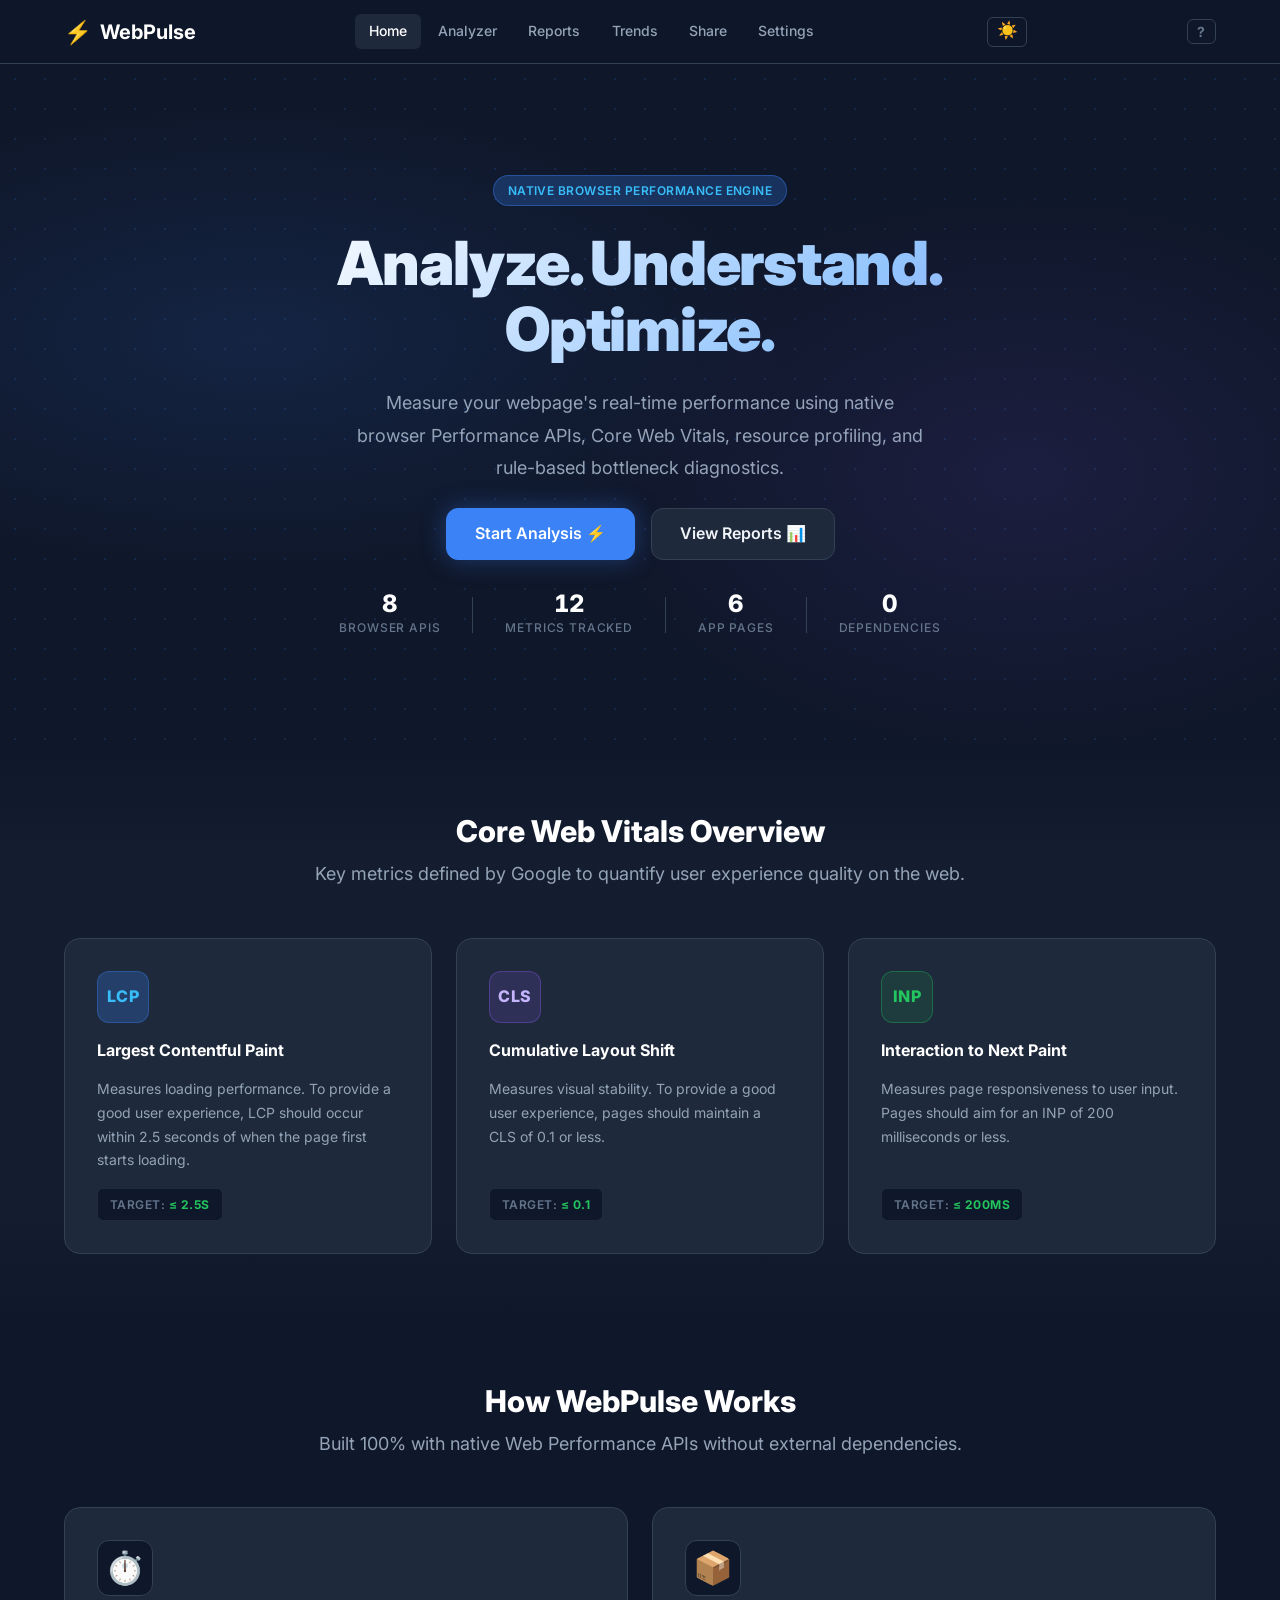
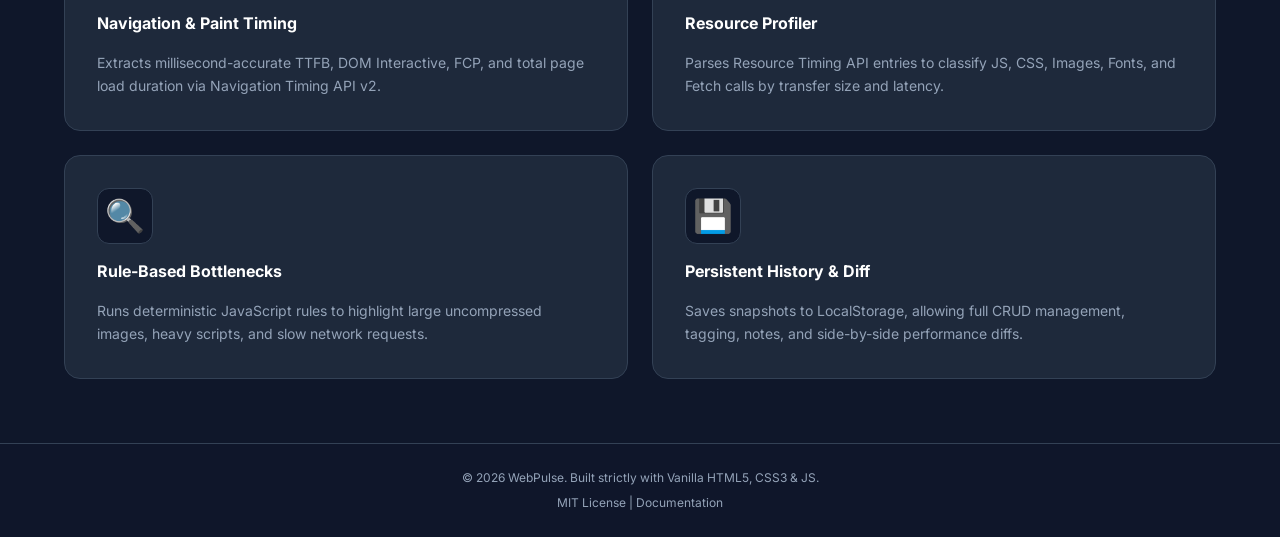
==== commit 55c95ef8: "feat:Refinements & Comparison Dashboard" ====
--- a/index.html
+++ b/index.html
@@ -41,8 +41,30 @@
                     Core Web Vitals, resource profiling, and rule-based bottleneck diagnostics.
                 </p>
                 <div class="hero-actions">
-                    <a href="analyzer.html" class="btn btn-primary">Start Analysis ⚡</a>
-                    <a href="reports.html" class="btn btn-secondary">View Reports 📊</a>
+                    <a href="analyzer.html" class="btn btn-primary" id="heroAnalyzeBtn">Start Analysis ⚡</a>
+                    <a href="reports.html" class="btn btn-secondary" id="heroReportsBtn">View Reports 📊</a>
+                </div>
+                <!-- Animated stat counters -->
+                <div class="hero-stats-strip" id="heroStatsStrip">
+                    <div class="hero-stat-item">
+                        <span class="hero-stat-value" id="statApis" data-target="8">0</span>
+                        <span class="hero-stat-label">Browser APIs</span>
+                    </div>
+                    <div class="hero-stats-divider"></div>
+                    <div class="hero-stat-item">
+                        <span class="hero-stat-value" id="statMetrics" data-target="12">0</span>
+                        <span class="hero-stat-label">Metrics Tracked</span>
+                    </div>
+                    <div class="hero-stats-divider"></div>
+                    <div class="hero-stat-item">
+                        <span class="hero-stat-value" id="statPages" data-target="6">0</span>
+                        <span class="hero-stat-label">App Pages</span>
+                    </div>
+                    <div class="hero-stats-divider"></div>
+                    <div class="hero-stat-item">
+                        <span class="hero-stat-value" id="statZeroDeps">0</span>
+                        <span class="hero-stat-label">Dependencies</span>
+                    </div>
                 </div>
             </div>
         </section>
@@ -121,5 +143,33 @@
     <!-- Shared Application Logic -->
     <script src="js/settings.js"></script>
     <script src="js/main.js"></script>
+    <script>
+        // Animated counter for hero stats
+        document.addEventListener('DOMContentLoaded', () => {
+            const counterEls = document.querySelectorAll('.hero-stat-value[data-target]');
+            counterEls.forEach(el => {
+                const target = parseInt(el.dataset.target, 10);
+                const duration = 1200;
+                const start = performance.now();
+                function tick(now) {
+                    const progress = Math.min((now - start) / duration, 1);
+                    const eased = 1 - Math.pow(1 - progress, 3);
+                    el.textContent = Math.round(eased * target);
+                    if (progress < 1) requestAnimationFrame(tick);
+                }
+                // Delay start so it triggers when user sees it
+                setTimeout(() => requestAnimationFrame(tick), 400);
+            });
+            // "0 Dependencies" stays at 0 but still counts from -5 for fun
+            const zeroDeps = document.getElementById('statZeroDeps');
+            if (zeroDeps) {
+                let v = 0;
+                const interval = setInterval(() => {
+                    zeroDeps.textContent = v;
+                    if (v === 0) clearInterval(interval);
+                }, 200);
+            }
+        });
+    </script>
 </body>
 </html>
--- a/css/style.css
+++ b/css/style.css
@@ -728,3 +728,301 @@
     .brand-logo { font-size: var(--font-base); }
     .card { padding: var(--space-sm) var(--space-md); }
 }
+
+/* ═══════════════════════════════════════════════════════════
+   Day 7 Additions
+   ═══════════════════════════════════════════════════════════ */
+
+/* ─── Button Ripple ──────────────────────────────────────── */
+.btn { position: relative; overflow: hidden; }
+
+@keyframes rippleExpand {
+    to { transform: scale(4); opacity: 0; }
+}
+
+.btn-ripple {
+    position: absolute;
+    border-radius: 50%;
+    background: rgba(255, 255, 255, 0.25);
+    transform: scale(0);
+    pointer-events: none;
+    animation: rippleExpand 0.55s ease-out forwards;
+}
+
+/* ─── Scroll Reveal ──────────────────────────────────────── */
+.scroll-hidden {
+    opacity: 0;
+    transform: translateY(22px);
+    transition: opacity 0.45s ease, transform 0.45s ease;
+}
+.scroll-revealed {
+    opacity: 1 !important;
+    transform: translateY(0) !important;
+}
+
+/* ─── Keyboard Shortcuts Overlay ────────────────────────── */
+.shortcuts-overlay {
+    position: fixed;
+    inset: 0;
+    background: rgba(0, 0, 0, 0.55);
+    backdrop-filter: blur(6px);
+    -webkit-backdrop-filter: blur(6px);
+    z-index: 1000;
+    display: flex;
+    align-items: center;
+    justify-content: center;
+    opacity: 0;
+    pointer-events: none;
+    transition: opacity 0.2s ease;
+}
+.shortcuts-overlay.shortcuts-open {
+    opacity: 1;
+    pointer-events: all;
+}
+
+.shortcuts-panel {
+    background: var(--bg-card);
+    border: 1px solid var(--border-color);
+    border-radius: var(--radius-xl);
+    width: min(560px, 92vw);
+    box-shadow: var(--shadow-lg), 0 0 0 1px rgba(255,255,255,0.04);
+    overflow: hidden;
+    transform: translateY(12px) scale(0.97);
+    transition: transform 0.25s ease;
+}
+.shortcuts-overlay.shortcuts-open .shortcuts-panel {
+    transform: translateY(0) scale(1);
+}
+
+.shortcuts-header {
+    display: flex;
+    align-items: center;
+    justify-content: space-between;
+    padding: var(--space-lg) var(--space-xl);
+    border-bottom: 1px solid var(--border-color);
+}
+.shortcuts-header h2 {
+    font-size: var(--font-lg);
+    font-weight: 700;
+    color: var(--text-bright);
+    margin: 0;
+}
+.shortcuts-close {
+    background: var(--bg-dark);
+    border: 1px solid var(--border-color);
+    border-radius: var(--radius-sm);
+    color: var(--text-muted);
+    cursor: pointer;
+    font-size: 1rem;
+    padding: 0.3rem 0.55rem;
+    transition: all var(--transition-base);
+}
+.shortcuts-close:hover { background: var(--bg-card-hover); color: var(--text-bright); }
+
+.shortcuts-body {
+    padding: var(--space-lg) var(--space-xl);
+    display: grid;
+    grid-template-columns: 1fr 1fr;
+    gap: var(--space-xl);
+}
+
+.shortcuts-group-title {
+    font-size: var(--font-xs);
+    font-weight: 700;
+    text-transform: uppercase;
+    letter-spacing: 0.08em;
+    color: var(--text-dimmed);
+    margin-bottom: var(--space-sm);
+}
+
+.shortcut-row {
+    display: flex;
+    align-items: center;
+    gap: var(--space-sm);
+    font-size: var(--font-sm);
+    color: var(--text-muted);
+    padding: 0.3rem 0;
+}
+.shortcut-row span { margin-left: auto; text-align: right; }
+.shortcut-row kbd {
+    display: inline-flex;
+    align-items: center;
+    justify-content: center;
+    background: var(--bg-dark);
+    border: 1px solid var(--border-color);
+    border-bottom-width: 2px;
+    border-radius: var(--radius-xs);
+    color: var(--text-main);
+    font-family: var(--font-family);
+    font-size: var(--font-xs);
+    font-weight: 600;
+    min-width: 28px;
+    padding: 0.15rem 0.45rem;
+    white-space: nowrap;
+}
+
+/* Shortcuts hint button in header */
+.shortcuts-hint-btn {
+    background: var(--bg-dark);
+    border: 1px solid var(--border-color);
+    border-radius: var(--radius-sm);
+    color: var(--text-dimmed);
+    cursor: pointer;
+    font-family: var(--font-family);
+    font-size: var(--font-sm);
+    font-weight: 700;
+    line-height: 1;
+    padding: 0.3rem 0.6rem;
+    transition: all var(--transition-base);
+}
+.shortcuts-hint-btn:hover {
+    background: var(--bg-card);
+    border-color: #475569;
+    color: var(--text-main);
+}
+
+@media (max-width: 480px) {
+    .shortcuts-body { grid-template-columns: 1fr; }
+}
+
+/* ─── Comparison Table (Day 7 upgrade) ──────────────────── */
+.comparison-table-wrap {
+    overflow-x: auto;
+    border-radius: var(--radius-md);
+    border: 1px solid var(--border-color);
+    margin-top: var(--space-md);
+}
+
+.comparison-table {
+    width: 100%;
+    border-collapse: collapse;
+    font-size: var(--font-sm);
+}
+
+.comparison-table thead {
+    background: var(--bg-dark);
+    border-bottom: 1px solid var(--border-color);
+}
+
+.comparison-table th {
+    padding: var(--space-md) var(--space-lg);
+    text-align: center;
+    color: var(--text-dimmed);
+    font-size: var(--font-xs);
+    font-weight: 600;
+    text-transform: uppercase;
+    letter-spacing: 0.06em;
+}
+.cmp-th-metric { text-align: left; }
+
+.cmp-report-label {
+    display: inline-flex;
+    align-items: center;
+    justify-content: center;
+    width: 26px;
+    height: 26px;
+    border-radius: 50%;
+    font-size: var(--font-xs);
+    font-weight: 800;
+    margin: 0 auto var(--space-xs);
+}
+.cmp-label-a { background: rgba(59, 130, 246, 0.2); color: var(--primary); border: 1px solid rgba(59,130,246,0.4); }
+.cmp-label-b { background: rgba(139, 92, 246, 0.2); color: #a78bfa;       border: 1px solid rgba(139,92,246,0.4);  }
+
+.cmp-report-name {
+    color: var(--text-main);
+    font-weight: 600;
+    font-size: var(--font-sm);
+    margin-bottom: 2px;
+    max-width: 160px;
+    overflow: hidden;
+    text-overflow: ellipsis;
+    white-space: nowrap;
+}
+.cmp-report-date { font-size: var(--font-xs); color: var(--text-dimmed); }
+
+.cmp-row td { padding: var(--space-sm) var(--space-lg); border-bottom: 1px solid var(--border-subtle); vertical-align: middle; }
+.cmp-row:last-child td { border-bottom: none; }
+.cmp-row-even { background: rgba(30, 41, 59, 0.4); }
+.cmp-row:hover td { background: rgba(59, 130, 246, 0.05); }
+
+.cmp-metric-name { color: var(--text-muted); font-weight: 500; white-space: nowrap; }
+.cmp-metric-val  { text-align: center; font-weight: 600; color: var(--text-bright); font-variant-numeric: tabular-nums; }
+.cmp-metric-delta { text-align: center; }
+
+/* Delta badges */
+.delta-badge {
+    display: inline-flex;
+    align-items: center;
+    gap: 3px;
+    font-size: var(--font-xs);
+    font-weight: 700;
+    padding: 0.2rem 0.55rem;
+    border-radius: var(--radius-full);
+    white-space: nowrap;
+}
+.delta-better { background: var(--good-bg); color: var(--good); border: 1px solid rgba(34,197,94,0.3); }
+.delta-worse  { background: var(--poor-bg); color: var(--poor); border: 1px solid rgba(239,68,68,0.3); }
+.delta-neutral { background: var(--bg-dark); color: var(--text-dimmed); border: 1px solid var(--border-subtle); }
+
+/* Winner banner */
+.comparison-winner {
+    display: flex;
+    align-items: center;
+    gap: var(--space-sm);
+    padding: var(--space-md) var(--space-lg);
+    border-radius: var(--radius-md);
+    font-size: var(--font-sm);
+    font-weight: 600;
+    margin-bottom: var(--space-md);
+}
+.comparison-winner.winner-a,
+.comparison-winner.winner-b { background: rgba(59, 130, 246, 0.1); border: 1px solid rgba(59, 130, 246, 0.25); color: var(--info); }
+.comparison-winner.tie { background: var(--good-bg); border: 1px solid rgba(34,197,94,0.3); color: var(--good); }
+.comparison-winner strong { color: inherit; }
+
+/* ─── Hero Stat Counter Strip ────────────────────────────── */
+.hero-stats-strip {
+    display: flex;
+    align-items: center;
+    gap: var(--space-xl);
+    flex-wrap: wrap;
+    justify-content: center;
+    margin-top: var(--space-sm);
+    animation: heroFadeUp 0.6s ease both 0.4s;
+}
+
+.hero-stat-item {
+    display: flex;
+    flex-direction: column;
+    align-items: center;
+    gap: 2px;
+}
+
+.hero-stat-value {
+    font-size: var(--font-xl);
+    font-weight: 800;
+    color: var(--text-bright);
+    font-variant-numeric: tabular-nums;
+    line-height: 1;
+}
+
+.hero-stat-label {
+    font-size: var(--font-xs);
+    color: var(--text-dimmed);
+    text-transform: uppercase;
+    letter-spacing: 0.07em;
+    font-weight: 500;
+}
+
+.hero-stats-divider {
+    width: 1px;
+    height: 36px;
+    background: var(--border-color);
+    flex-shrink: 0;
+}
+
+@media (max-width: 480px) {
+    .hero-stat-item:nth-child(n+4) { display: none; }
+    .hero-stats-divider:nth-child(n+4) { display: none; }
+}
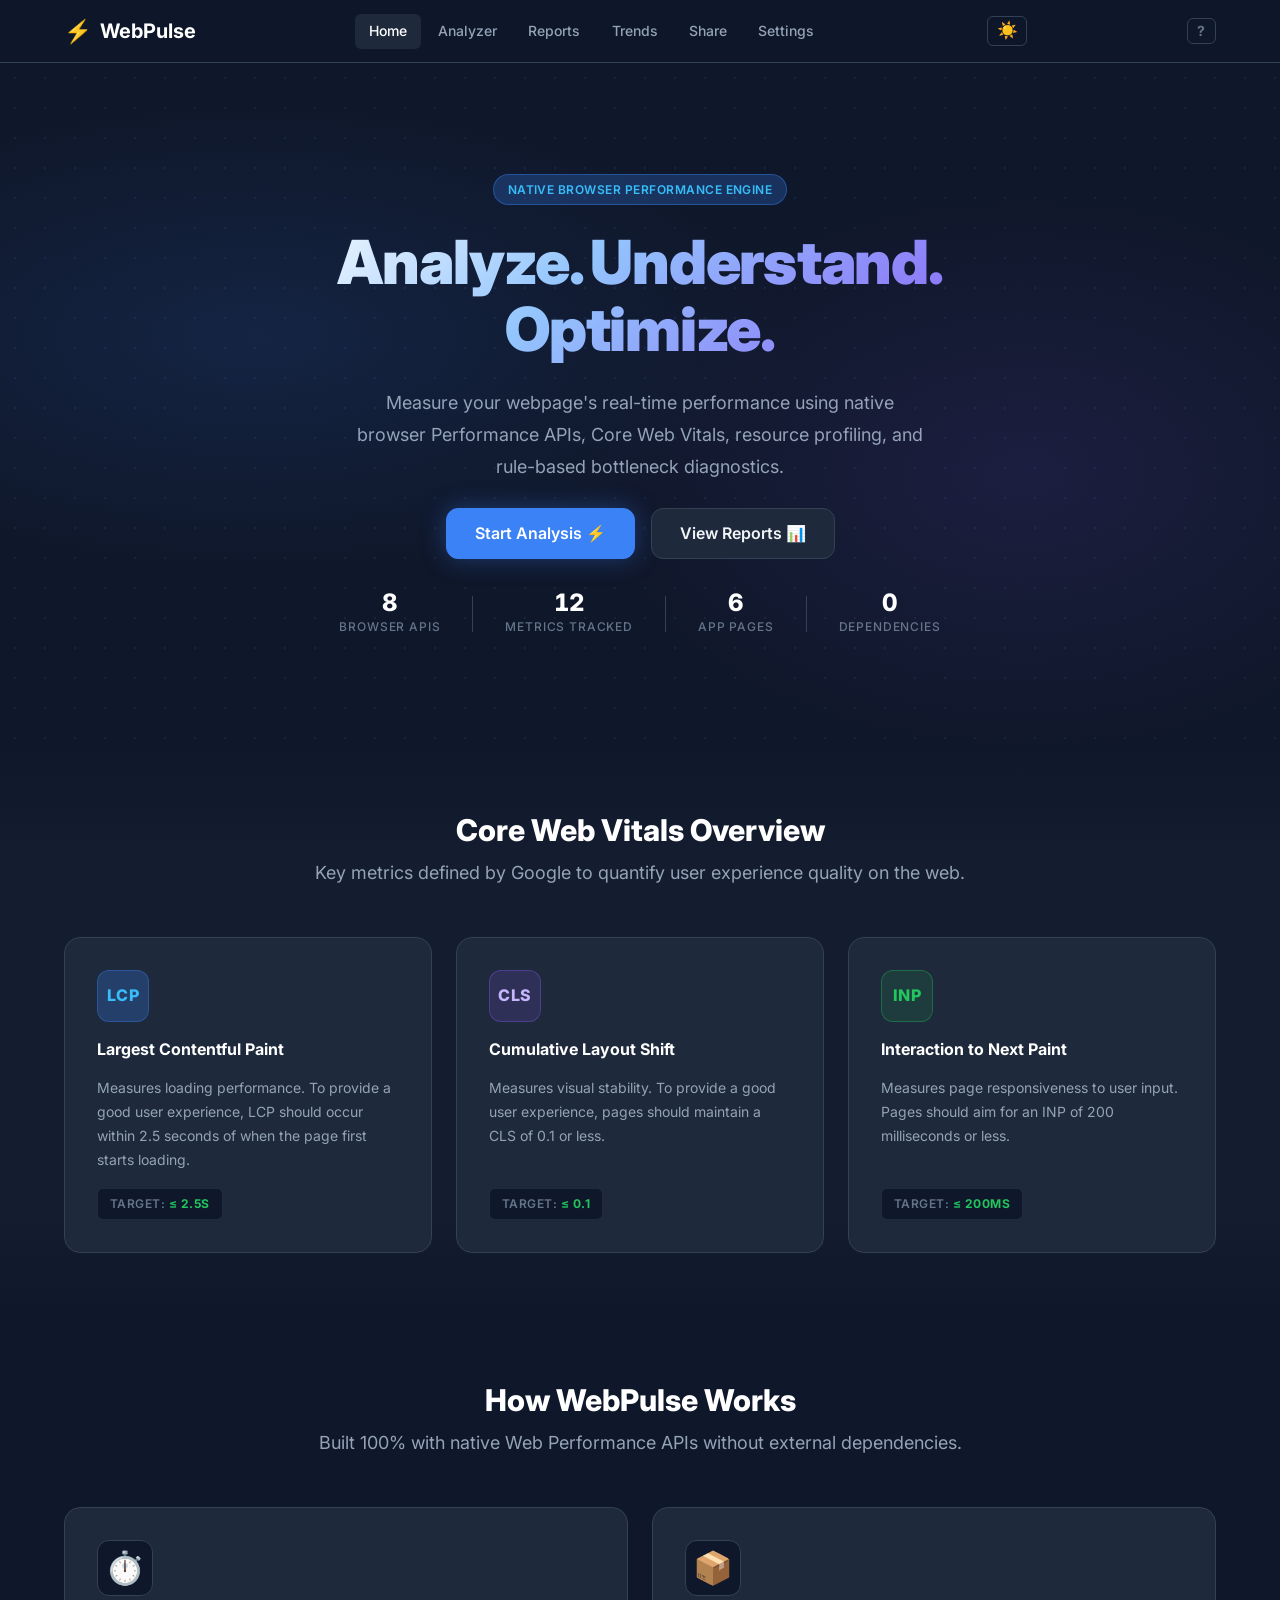
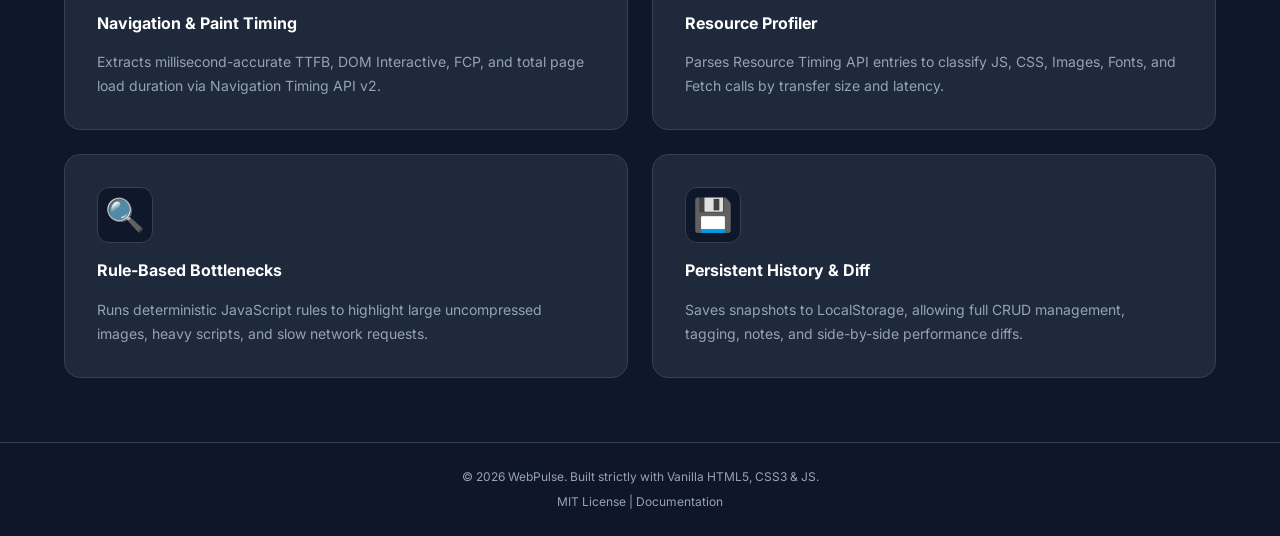
==== commit 48d218c7: "feat: complete WebPulse suite, structure html directory and polish UI" ====
--- a/index.html
+++ b/index.html
@@ -2,174 +2,18 @@
 <html lang="en">
 <head>
     <meta charset="UTF-8">
+    <meta http-equiv="refresh" content="0; url=html/index.html">
     <meta name="viewport" content="width=device-width, initial-scale=1.0">
-    <meta name="description" content="WebPulse — Native browser performance analyzer to measure Core Web Vitals, loading metrics, and resource bottlenecks.">
-    <title>WebPulse — Web Performance Analyzer</title>
-    <!-- CSS Design System -->
-    <link rel="stylesheet" href="css/style.css">
-    <link rel="stylesheet" href="css/home.css">
+    <title>WebPulse — Real-Time Browser Performance Analyzer</title>
+    <script>
+        window.location.replace("html/index.html" + window.location.search + window.location.hash);
+    </script>
 </head>
-<body>
-    <!-- Main Header & Navigation -->
-    <header class="app-header">
-        <div class="header-container">
-            <a href="index.html" class="brand-logo">
-                <span class="logo-icon">⚡</span>
-                <span class="logo-text">WebPulse</span>
-            </a>
-            <nav class="main-nav">
-                <a href="index.html" class="nav-link active">Home</a>
-                <a href="analyzer.html" class="nav-link">Analyzer</a>
-                <a href="reports.html" class="nav-link">Reports</a>
-            </nav>
-            <button class="nav-toggle" id="navToggle" aria-label="Toggle navigation menu">
-                <span class="hamburger-bar"></span>
-                <span class="hamburger-bar"></span>
-                <span class="hamburger-bar"></span>
-            </button>
-        </div>
-    </header>
-
-    <main id="mainContent">
-        <!-- Hero Section -->
-        <section class="hero-section">
-            <div class="hero-container">
-                <div class="badge-pill">Native Browser Performance Engine</div>
-                <h1 class="hero-title">Analyze. Understand. Optimize.</h1>
-                <p class="hero-subtitle">
-                    Measure your webpage's real-time performance using native browser Performance APIs, 
-                    Core Web Vitals, resource profiling, and rule-based bottleneck diagnostics.
-                </p>
-                <div class="hero-actions">
-                    <a href="analyzer.html" class="btn btn-primary" id="heroAnalyzeBtn">Start Analysis ⚡</a>
-                    <a href="reports.html" class="btn btn-secondary" id="heroReportsBtn">View Reports 📊</a>
-                </div>
-                <!-- Animated stat counters -->
-                <div class="hero-stats-strip" id="heroStatsStrip">
-                    <div class="hero-stat-item">
-                        <span class="hero-stat-value" id="statApis" data-target="8">0</span>
-                        <span class="hero-stat-label">Browser APIs</span>
-                    </div>
-                    <div class="hero-stats-divider"></div>
-                    <div class="hero-stat-item">
-                        <span class="hero-stat-value" id="statMetrics" data-target="12">0</span>
-                        <span class="hero-stat-label">Metrics Tracked</span>
-                    </div>
-                    <div class="hero-stats-divider"></div>
-                    <div class="hero-stat-item">
-                        <span class="hero-stat-value" id="statPages" data-target="6">0</span>
-                        <span class="hero-stat-label">App Pages</span>
-                    </div>
-                    <div class="hero-stats-divider"></div>
-                    <div class="hero-stat-item">
-                        <span class="hero-stat-value" id="statZeroDeps">0</span>
-                        <span class="hero-stat-label">Dependencies</span>
-                    </div>
-                </div>
-            </div>
-        </section>
-
-        <!-- Core Web Vitals Intro Section -->
-        <section class="cwv-intro-section">
-            <div class="section-container">
-                <div class="section-header">
-                    <h2>Core Web Vitals Overview</h2>
-                    <p>Key metrics defined by Google to quantify user experience quality on the web.</p>
-                </div>
-                <div class="cwv-cards-grid">
-                    <article class="cwv-card">
-                        <div class="cwv-badge">LCP</div>
-                        <h3>Largest Contentful Paint</h3>
-                        <p class="cwv-desc">Measures loading performance. To provide a good user experience, LCP should occur within 2.5 seconds of when the page first starts loading.</p>
-                        <div class="cwv-target">Target: <span>≤ 2.5s</span></div>
-                    </article>
-                    <article class="cwv-card">
-                        <div class="cwv-badge">CLS</div>
-                        <h3>Cumulative Layout Shift</h3>
-                        <p class="cwv-desc">Measures visual stability. To provide a good user experience, pages should maintain a CLS of 0.1 or less.</p>
-                        <div class="cwv-target">Target: <span>≤ 0.1</span></div>
-                    </article>
-                    <article class="cwv-card">
-                        <div class="cwv-badge">INP</div>
-                        <h3>Interaction to Next Paint</h3>
-                        <p class="cwv-desc">Measures page responsiveness to user input. Pages should aim for an INP of 200 milliseconds or less.</p>
-                        <div class="cwv-target">Target: <span>≤ 200ms</span></div>
-                    </article>
-                </div>
-            </div>
-        </section>
-
-        <!-- How It Works & APIs Section -->
-        <section class="features-section">
-            <div class="section-container">
-                <div class="section-header">
-                    <h2>How WebPulse Works</h2>
-                    <p>Built 100% with native Web Performance APIs without external dependencies.</p>
-                </div>
-                <div class="features-grid">
-                    <div class="feature-card">
-                        <div class="feature-icon">⏱️</div>
-                        <h3>Navigation & Paint Timing</h3>
-                        <p>Extracts millisecond-accurate TTFB, DOM Interactive, FCP, and total page load duration via Navigation Timing API v2.</p>
-                    </div>
-                    <div class="feature-card">
-                        <div class="feature-icon">📦</div>
-                        <h3>Resource Profiler</h3>
-                        <p>Parses Resource Timing API entries to classify JS, CSS, Images, Fonts, and Fetch calls by transfer size and latency.</p>
-                    </div>
-                    <div class="feature-card">
-                        <div class="feature-icon">🔍</div>
-                        <h3>Rule-Based Bottlenecks</h3>
-                        <p>Runs deterministic JavaScript rules to highlight large uncompressed images, heavy scripts, and slow network requests.</p>
-                    </div>
-                    <div class="feature-card">
-                        <div class="feature-icon">💾</div>
-                        <h3>Persistent History & Diff</h3>
-                        <p>Saves snapshots to LocalStorage, allowing full CRUD management, tagging, notes, and side-by-side performance diffs.</p>
-                    </div>
-                </div>
-            </div>
-        </section>
-    </main>
-
-    <!-- Footer -->
-    <footer class="app-footer">
-        <div class="footer-container">
-            <p>&copy; 2026 WebPulse. Built strictly with Vanilla HTML5, CSS3 &amp; JS.</p>
-            <p><a href="LICENSE" target="_blank">MIT License</a> | <a href="README.md" target="_blank">Documentation</a></p>
-        </div>
-    </footer>
-
-    <!-- Shared Application Logic -->
-    <script src="js/settings.js"></script>
-    <script src="js/main.js"></script>
-    <script>
-        // Animated counter for hero stats
-        document.addEventListener('DOMContentLoaded', () => {
-            const counterEls = document.querySelectorAll('.hero-stat-value[data-target]');
-            counterEls.forEach(el => {
-                const target = parseInt(el.dataset.target, 10);
-                const duration = 1200;
-                const start = performance.now();
-                function tick(now) {
-                    const progress = Math.min((now - start) / duration, 1);
-                    const eased = 1 - Math.pow(1 - progress, 3);
-                    el.textContent = Math.round(eased * target);
-                    if (progress < 1) requestAnimationFrame(tick);
-                }
-                // Delay start so it triggers when user sees it
-                setTimeout(() => requestAnimationFrame(tick), 400);
-            });
-            // "0 Dependencies" stays at 0 but still counts from -5 for fun
-            const zeroDeps = document.getElementById('statZeroDeps');
-            if (zeroDeps) {
-                let v = 0;
-                const interval = setInterval(() => {
-                    zeroDeps.textContent = v;
-                    if (v === 0) clearInterval(interval);
-                }, 200);
-            }
-        });
-    </script>
+<body style="font-family: system-ui, sans-serif; display: flex; align-items: center; justify-content: center; min-height: 100vh; margin: 0; background: #0f172a; color: #f8fafc; text-align: center;">
+    <div>
+        <h1 style="font-size: 1.5rem; margin-bottom: 0.5rem;">⚡ WebPulse</h1>
+        <p style="color: #94a3b8; margin-bottom: 1rem;">Redirecting to WebPulse application…</p>
+        <p><a href="html/index.html" style="color: #38bdf8; text-decoration: underline;">Click here if you are not redirected automatically</a></p>
+    </div>
 </body>
 </html>
